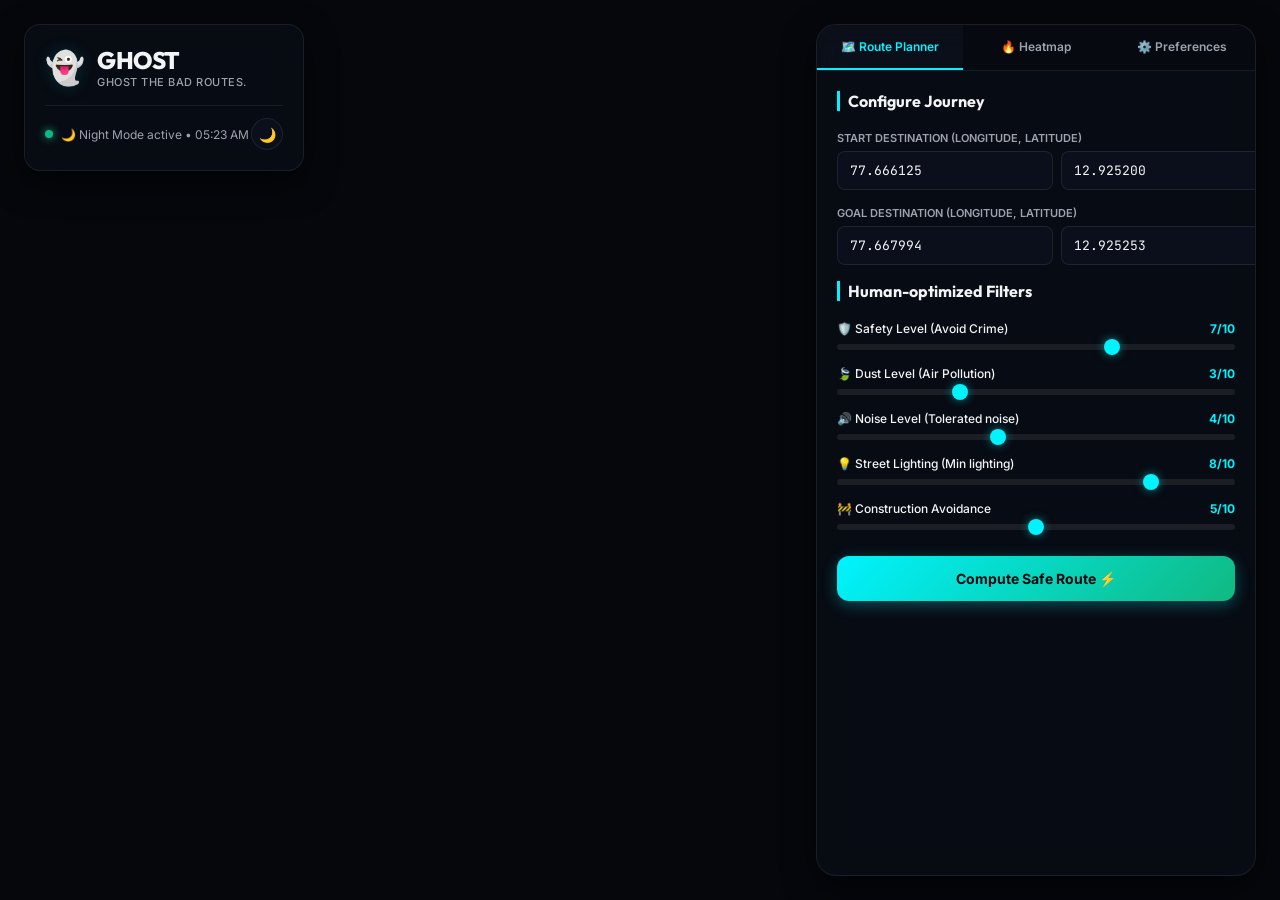
==== static/index.html @ 6d8aa347 "Fix routing visual glitches and optimize configuration with dynamic .env key loading" ====
<!DOCTYPE html>
<html lang="en">
<head>
    <meta charset="UTF-8">
    <meta name="viewport" content="width=device-width, initial-scale=1.0">
    <title>GHOST — Ghost the bad routes</title>
    <!-- Azure Maps Web SDK -->
    <link rel="stylesheet" href="https://atlas.microsoft.com/sdk/javascript/mapcontrol/3/atlas.min.css" type="text/css">
    <script src="https://atlas.microsoft.com/sdk/javascript/mapcontrol/3/atlas.min.js"></script>
    
    <!-- Google Fonts -->
    <link rel="preconnect" href="https://fonts.googleapis.com">
    <link rel="preconnect" href="https://fonts.gstatic.com" crossorigin>
    <link href="https://fonts.googleapis.com/css2?family=Inter:wght@300;400;500;600;700&family=Outfit:wght@400;500;600;700;800&family=JetBrains+Mono:wght@400;500&display=swap" rel="stylesheet">
    
    <!-- CSS Style -->
    <link rel="stylesheet" href="index.css">
</head>
<body class="theme-night">
    <!-- Map Container -->
    <div id="myMap"></div>

    <!-- Main Application UI Overlay -->
    <div class="app-container">
        
        <!-- Left Side Floating Logo & Quick Stats -->
        <div class="brand-panel glass">
            <div class="logo-area">
                <span class="logo-icon">👻</span>
                <div class="logo-text">
                    <h1>GHOST</h1>
                    <p class="tagline">Ghost the bad routes.</p>
                </div>
            </div>
            <div class="quick-status">
                <div class="status-item">
                    <span class="status-dot online"></span>
                    <span id="system-time">Night Mode active</span>
                </div>
                <div class="theme-toggle-btn" id="theme-manual-toggle" title="Toggle theme manually">
                    <span class="theme-icon">🌙</span>
                </div>
            </div>
        </div>

        <!-- Right Side Floating Panel (Arc Browser inspired glassmorphic card) -->
        <div class="control-panel glass">
            <!-- Navigation Tabs -->
            <div class="panel-tabs">
                <button class="tab-btn active" onclick="switchTab('plan')">🗺️ Route Planner</button>
                <button class="tab-btn" onclick="switchTab('heatmap')">🔥 Heatmap</button>
                <button class="tab-btn" onclick="switchTab('settings')">⚙️ Preferences</button>
            </div>

            <!-- Tab Content: Plan Route -->
            <div id="tab-plan" class="tab-content active">
                <div class="section-title">Configure Journey</div>
                
                <div class="input-group">
                    <label>Start Destination (Longitude, Latitude)</label>
                    <div class="coord-inputs">
                        <input type="number" step="0.000001" id="start-lon" value="77.666125" placeholder="Lon">
                        <input type="number" step="0.000001" id="start-lat" value="12.925200" placeholder="Lat">
                        <button class="picker-btn" id="pick-start" title="Pick start on map">📍</button>
                    </div>
                </div>

                <div class="input-group">
                    <label>Goal Destination (Longitude, Latitude)</label>
                    <div class="coord-inputs">
                        <input type="number" step="0.000001" id="end-lon" value="77.667994" placeholder="Lon">
                        <input type="number" step="0.000001" id="end-lat" value="12.925253" placeholder="Lat">
                        <button class="picker-btn" id="pick-end" title="Pick end on map">🎯</button>
                    </div>
                </div>

                <div class="section-title">Human-optimized Filters</div>
                
                <div class="slider-group">
                    <div class="slider-header">
                        <span>🛡️ Safety Level (Avoid Crime)</span>
                        <span class="slider-val" id="val-safety">7/10</span>
                    </div>
                    <input type="range" min="0" max="10" value="7" class="slider" id="pref-safety" oninput="updateVal('safety')">
                </div>

                <div class="slider-group">
                    <div class="slider-header">
                        <span>🍃 Dust Level (Air Pollution)</span>
                        <span class="slider-val" id="val-dust">3/10</span>
                    </div>
                    <input type="range" min="0" max="10" value="3" class="slider" id="pref-dust" oninput="updateVal('dust')">
                </div>

                <div class="slider-group">
                    <div class="slider-header">
                        <span>🔊 Noise Level (Tolerated noise)</span>
                        <span class="slider-val" id="val-noise">4/10</span>
                    </div>
                    <input type="range" min="0" max="10" value="4" class="slider" id="pref-noise" oninput="updateVal('noise')">
                </div>

                <div class="slider-group">
                    <div class="slider-header">
                        <span>💡 Street Lighting (Min lighting)</span>
                        <span class="slider-val" id="val-lighting">8/10</span>
                    </div>
                    <input type="range" min="0" max="10" value="8" class="slider" id="pref-lighting" oninput="updateVal('lighting')">
                </div>

                <div class="slider-group">
                    <div class="slider-header">
                        <span>🚧 Construction Avoidance</span>
                        <span class="slider-val" id="val-construction">5/10</span>
                    </div>
                    <input type="range" min="0" max="10" value="5" class="slider" id="pref-construction" oninput="updateVal('construction')">
                </div>

                <button class="action-btn glow-button" id="find-route-btn" onclick="fetchRoute()">
                    Compute Safe Route ⚡
                </button>
            </div>

            <!-- Tab Content: Heatmap Options -->
            <div id="tab-heatmap" class="tab-content">
                <div class="section-title">Overlay Heatmaps</div>
                <p class="description">Highlight risk profiles across all roads in the segment database. Click any road for raw metrics.</p>

                <div class="heatmap-options">
                    <button class="heatmap-opt active" id="heatmap-none" onclick="setHeatmapMode('none')">🚫 No Heatmap</button>
                    <button class="heatmap-opt" id="heatmap-safety" onclick="setHeatmapMode('safety')">🛡️ Safety Score (Crime levels)</button>
                    <button class="heatmap-opt" id="heatmap-cleanliness" onclick="setHeatmapMode('cleanliness')">🍃 Air Quality (Dust levels)</button>
                    <button class="heatmap-opt" id="heatmap-noise" onclick="setHeatmapMode('noise')">🔊 Acoustic Comfort (Noise)</button>
                    <button class="heatmap-opt" id="heatmap-lighting" onclick="setHeatmapMode('lighting')">💡 Street Lighting (Lux index)</button>
                    <button class="heatmap-opt" id="heatmap-construction" onclick="setHeatmapMode('construction')">🚧 Active Construction Risk</button>
                </div>

                <div class="heatmap-legend" id="heatmap-legend" style="display: none;">
                    <div class="legend-title">Heatmap Scale</div>
                    <div class="legend-bar"></div>
                    <div class="legend-labels">
                        <span id="legend-low">Low risk</span>
                        <span id="legend-high">High risk</span>
                    </div>
                </div>
            </div>

            <!-- Tab Content: User Preferences -->
            <div id="tab-settings" class="tab-content">
                <div class="section-title">Walking Profiles</div>
                
                <div class="profile-card" onclick="applyProfile('grandma')">
                    <div class="profile-name">👵 "Grandma's Advice First"</div>
                    <div class="profile-desc">Ultra-safe, highly lit, low-construction roads. Shortest distance doesn't matter.</div>
                </div>

                <div class="profile-card" onclick="applyProfile('commuter')">
                    <div class="profile-name">🏃‍♂️ "Comfort Commute"</div>
                    <div class="profile-desc">Balanced safety and noise. Rejects heavy construction zones and high dust.</div>
                </div>

                <div class="profile-card" onclick="applyProfile('runner')">
                    <div class="profile-name">🍃 "Clean Air Jogger"</div>
                    <div class="profile-desc">Strictly minimizes dust/air pollution and noise. Prefers residential surfaces.</div>
                </div>

                <div class="section-title">System Settings</div>
                <div class="setting-toggle">
                    <span>🌙 Auto Day/Night Styling</span>
                    <label class="toggle-switch">
                        <input type="checkbox" id="auto-theme-toggle" checked onchange="toggleAutoTheme()">
                        <span class="toggle-slider"></span>
                    </label>
                </div>
            </div>

            <!-- Results Section (Dynamic) -->
            <div class="results-section" id="results-card" style="display: none;">
                <div class="section-title" style="margin-top: 15px;">Route Analysis</div>
                
                <!-- Citymapper Route Cards -->
                <div class="route-cards-container">
                    <div class="route-card active" id="ghost-card">
                        <div class="card-badge">RECOMMENDED (AI)</div>
                        <div class="card-row">
                            <span class="card-title">GHOST Route</span>
                            <span class="card-dist" id="ghost-dist">1.2 km</span>
                        </div>
                        <div class="quality-score-box">
                            <span>Safety Score:</span>
                            <div class="progress-bar-container">
                                <div class="progress-bar green" id="safety-score-bar" style="width: 85%;"></div>
                            </div>
                            <span id="safety-score-txt">8.5/10</span>
                        </div>
                    </div>
                </div>

                <!-- Perplexity-like AI explanation -->
                <div class="ai-reasoning-card">
                    <div class="ai-header">
                        <span class="ai-stars">✨</span>
                        <h3>AI Route Reasoning</h3>
                    </div>
                    <div class="ai-body" id="ai-reasoning-body">
                        Calculating...
                    </div>
                    <div class="highlights-container" id="ai-highlights-body">
                        <!-- Highlights -->
                    </div>
                </div>

                <!-- Grandma's Advice (AI powered comfort advice) -->
                <div class="grandma-card">
                    <div class="grandma-header">
                        <span class="grandma-avatar">👵</span>
                        <div>
                            <h4>Grandma's Advice</h4>
                            <p class="subtitle">Comfort &amp; safety context</p>
                        </div>
                    </div>
                    <div class="grandma-body" id="grandma-advice-text">
                        "Make sure to dress warmly, dear! I picked the path that stays away from construction so you won't trip. Outer Ring Road is nice and bright tonight."
                    </div>
                </div>
            </div>

            <!-- Loading Spinner Overlay inside Side Panel -->
            <div class="loading-overlay" id="loading-overlay">
                <div class="spinner"></div>
                <p>Finding optimal safe pathway...</p>
            </div>
        </div>
    </div>

    <!-- JS Logic -->
    <script src="app.js"></script>
</body>
</html>
---- static/index.css ----
/* GHOST CSS Stylesheet - Glassmorphism, Dual Themes, & Dynamic Layouts */

/* Core Theme Variables */
.theme-night {
    --bg-color: #05070c;
    --panel-bg: rgba(10, 14, 23, 0.65);
    --card-bg: rgba(17, 24, 39, 0.45);
    --border: rgba(255, 255, 255, 0.08);
    --border-hover: rgba(0, 243, 255, 0.3);
    --text: #f3f4f6;
    --text-muted: #9ca3af;
    --accent: #00f3ff;
    --accent-rgb: 0, 243, 255;
    --accent-glow: rgba(0, 243, 255, 0.15);
    --emerald: #10b981;
    --emerald-rgb: 16, 185, 129;
    --emerald-glow: rgba(16, 185, 129, 0.15);
    --warning: #f59e0b;
    --shadow: rgba(0, 0, 0, 0.6);
    --map-style: "microsoft.maps.road.night";
}

.theme-day {
    --bg-color: #f1f5f9;
    --panel-bg: rgba(255, 255, 255, 0.85);
    --card-bg: rgba(248, 250, 252, 0.9);
    --border: rgba(15, 23, 42, 0.08);
    --border-hover: rgba(2, 132, 199, 0.3);
    --text: #0f172a;
    --text-muted: #64748b;
    --accent: #0284c7;
    --accent-rgb: 2, 132, 199;
    --accent-glow: rgba(2, 132, 199, 0.1);
    --emerald: #059669;
    --emerald-rgb: 5, 150, 105;
    --emerald-glow: rgba(5, 150, 105, 0.1);
    --warning: #d97706;
    --shadow: rgba(0, 0, 0, 0.08);
    --map-style: "microsoft.maps.road";
}

/* Base Styles */
* {
    box-sizing: border-box;
    margin: 0;
    padding: 0;
    font-family: 'Inter', -apple-system, sans-serif;
    transition: background-color 0.4s ease, border-color 0.4s ease, color 0.4s ease;
}

body, html {
    width: 100%;
    height: 100%;
    overflow: hidden;
    background-color: var(--bg-color);
}

/* Azure Map container - full viewport background */
#myMap {
    position: absolute;
    top: 0;
    left: 0;
    width: 100%;
    height: 100%;
    z-index: 1;
}

/* Floating App Container overlay */
.app-container {
    position: absolute;
    top: 0;
    left: 0;
    width: 100%;
    height: 100%;
    z-index: 10;
    pointer-events: none; /* Let clicks pass to map underneath */
    display: flex;
    justify-content: space-between;
    padding: 24px;
}

/* Glassmorphism utility */
.glass {
    backdrop-filter: blur(16px);
    -webkit-backdrop-filter: blur(16px);
    background: var(--panel-bg);
    border: 1px solid var(--border);
    box-shadow: 0 12px 32px var(--shadow);
    pointer-events: auto; /* Enable interaction for panels */
}

/* Left Brand Panel */
.brand-panel {
    align-self: flex-start;
    display: flex;
    flex-direction: column;
    gap: 16px;
    padding: 20px;
    border-radius: 16px;
    width: 280px;
    animation: slideInLeft 0.5s cubic-bezier(0.16, 1, 0.3, 1) forwards;
}

.logo-area {
    display: flex;
    align-items: center;
    gap: 12px;
}

.logo-icon {
    font-size: 32px;
    filter: drop-shadow(0 0 8px var(--accent-glow));
    animation: floatGhost 3s ease-in-out infinite;
}

.logo-text h1 {
    font-family: 'Outfit', sans-serif;
    font-size: 24px;
    font-weight: 800;
    letter-spacing: -0.5px;
    color: var(--text);
}

.logo-text .tagline {
    font-size: 11px;
    color: var(--text-muted);
    font-weight: 500;
    letter-spacing: 0.5px;
    text-transform: uppercase;
}

.quick-status {
    display: flex;
    justify-content: space-between;
    align-items: center;
    border-top: 1px solid var(--border);
    padding-top: 12px;
}

.status-item {
    display: flex;
    align-items: center;
    gap: 8px;
    font-size: 12px;
    color: var(--text-muted);
}

.status-dot {
    width: 8px;
    height: 8px;
    border-radius: 50%;
}

.status-dot.online {
    background-color: var(--emerald);
    box-shadow: 0 0 8px var(--emerald);
}

.theme-toggle-btn {
    width: 32px;
    height: 32px;
    border-radius: 50%;
    border: 1px solid var(--border);
    background: var(--card-bg);
    display: flex;
    align-items: center;
    justify-content: center;
    cursor: pointer;
    font-size: 14px;
}

.theme-toggle-btn:hover {
    border-color: var(--accent);
    transform: scale(1.05);
}

/* Right Side Arc-inspired Panel */
.control-panel {
    width: 440px;
    height: calc(100vh - 48px);
    border-radius: 20px;
    display: flex;
    flex-direction: column;
    overflow: hidden;
    position: relative;
    animation: slideInRight 0.5s cubic-bezier(0.16, 1, 0.3, 1) forwards;
}

/* Navigation Tabs */
.panel-tabs {
    display: flex;
    border-bottom: 1px solid var(--border);
    background: rgba(0, 0, 0, 0.15);
}

.tab-btn {
    flex: 1;
    background: none;
    border: none;
    outline: none;
    padding: 14px 8px;
    color: var(--text-muted);
    font-weight: 600;
    font-size: 12px;
    cursor: pointer;
    text-align: center;
    border-bottom: 2px solid transparent;
}

.tab-btn:hover {
    color: var(--text);
}

.tab-btn.active {
    color: var(--accent);
    border-bottom-color: var(--accent);
    background: var(--card-bg);
}

/* Tab Content Window */
.tab-content {
    display: none;
    flex-direction: column;
    padding: 20px;
    overflow-y: auto;
    flex: 1;
    gap: 16px;
}

.tab-content.active {
    display: flex;
}

/* Section titles */
.section-title {
    font-family: 'Outfit', sans-serif;
    font-size: 16px;
    font-weight: 700;
    color: var(--text);
    margin-bottom: 4px;
    border-left: 3px solid var(--accent);
    padding-left: 8px;
}

.description {
    font-size: 12px;
    color: var(--text-muted);
    line-height: 1.5;
}

/* Coordinate Inputs */
.input-group {
    display: flex;
    flex-direction: column;
    gap: 6px;
}

.input-group label {
    font-size: 11px;
    font-weight: 600;
    color: var(--text-muted);
    text-transform: uppercase;
}

.coord-inputs {
    display: flex;
    gap: 8px;
}

.coord-inputs input {
    flex: 1;
    background: var(--card-bg);
    border: 1px solid var(--border);
    border-radius: 8px;
    padding: 10px 12px;
    color: var(--text);
    font-size: 13px;
    outline: none;
    font-family: 'JetBrains Mono', monospace;
}

.coord-inputs input:focus {
    border-color: var(--accent);
}

.picker-btn {
    width: 40px;
    background: var(--card-bg);
    border: 1px solid var(--border);
    border-radius: 8px;
    color: var(--text);
    cursor: pointer;
    display: flex;
    align-items: center;
    justify-content: center;
    font-size: 16px;
}

.picker-btn:hover {
    border-color: var(--accent);
    background: rgba(var(--accent-rgb), 0.1);
}

.picker-btn.active {
    border-color: var(--emerald);
    background: rgba(var(--emerald-rgb), 0.15);
    box-shadow: 0 0 10px rgba(var(--emerald-rgb), 0.2);
}

/* Sliders */
.slider-group {
    display: flex;
    flex-direction: column;
    gap: 8px;
}

.slider-header {
    display: flex;
    justify-content: space-between;
    font-size: 12px;
    font-weight: 500;
    color: var(--text);
}

.slider-val {
    font-weight: 700;
    color: var(--accent);
}

.slider {
    -webkit-appearance: none;
    width: 100%;
    height: 6px;
    border-radius: 3px;
    background: var(--border);
    outline: none;
}

.slider::-webkit-slider-thumb {
    -webkit-appearance: none;
    appearance: none;
    width: 16px;
    height: 16px;
    border-radius: 50%;
    background: var(--accent);
    cursor: pointer;
    box-shadow: 0 0 10px rgba(var(--accent-rgb), 0.5);
}

/* Core Action Button */
.action-btn {
    background: linear-gradient(135deg, var(--accent), var(--emerald));
    color: #05070c;
    border: none;
    border-radius: 12px;
    padding: 14px;
    font-weight: 700;
    font-size: 14px;
    cursor: pointer;
    margin-top: 10px;
    box-shadow: 0 4px 15px rgba(var(--accent-rgb), 0.3);
}

.action-btn:hover {
    opacity: 0.95;
    transform: translateY(-1px);
}

/* Profile cards (settings) */
.profile-card {
    background: var(--card-bg);
    border: 1px solid var(--border);
    border-radius: 12px;
    padding: 14px;
    cursor: pointer;
}

.profile-card:hover {
    border-color: var(--accent);
    box-shadow: 0 4px 12px var(--shadow);
}

.profile-name {
    font-weight: 600;
    font-size: 13px;
    color: var(--text);
    margin-bottom: 4px;
}

.profile-desc {
    font-size: 11px;
    color: var(--text-muted);
    line-height: 1.4;
}

/* Toggles */
.setting-toggle {
    display: flex;
    justify-content: space-between;
    align-items: center;
    font-size: 13px;
    color: var(--text);
}

.toggle-switch {
    position: relative;
    display: inline-block;
    width: 44px;
    height: 24px;
}

.toggle-switch input {
    opacity: 0;
    width: 0;
    height: 0;
}

.toggle-slider {
    position: absolute;
    cursor: pointer;
    top: 0;
    left: 0;
    right: 0;
    bottom: 0;
    background-color: var(--border);
    border-radius: 24px;
}

.toggle-slider:before {
    position: absolute;
    content: "";
    height: 18px;
    width: 18px;
    left: 3px;
    bottom: 3px;
    background-color: white;
    border-radius: 50%;
}

input:checked + .toggle-slider {
    background-color: var(--emerald);
}

input:checked + .toggle-slider:before {
    transform: translateX(20px);
}

/* Heatmap options */
.heatmap-options {
    display: flex;
    flex-direction: column;
    gap: 8px;
}

.heatmap-opt {
    background: var(--card-bg);
    border: 1px solid var(--border);
    border-radius: 10px;
    padding: 12px;
    color: var(--text);
    cursor: pointer;
    font-weight: 500;
    font-size: 12px;
    text-align: left;
}

.heatmap-opt:hover {
    border-color: var(--accent);
}

.heatmap-opt.active {
    border-color: var(--accent);
    background: rgba(var(--accent-rgb), 0.1);
    box-shadow: 0 0 10px rgba(var(--accent-rgb), 0.2);
}

/* Heatmap Legend */
.heatmap-legend {
    background: var(--card-bg);
    border: 1px solid var(--border);
    border-radius: 8px;
    padding: 12px;
    margin-top: 10px;
}

.legend-title {
    font-size: 11px;
    font-weight: 600;
    color: var(--text-muted);
    margin-bottom: 6px;
    text-transform: uppercase;
}

.legend-bar {
    height: 10px;
    border-radius: 5px;
    background: linear-gradient(to right, #10b981, #f59e0b, #ef4444); /* Green to yellow to red */
    margin-bottom: 6px;
}

.legend-labels {
    display: flex;
    justify-content: space-between;
    font-size: 10px;
    color: var(--text-muted);
}

/* Results Window */
.results-section {
    display: flex;
    flex-direction: column;
    gap: 12px;
    padding: 0 20px 20px 20px;
    overflow-y: auto;
    border-top: 1px solid var(--border);
    background: rgba(0, 0, 0, 0.1);
}

/* Citymapper Cards */
.route-cards-container {
    display: flex;
    flex-direction: column;
    gap: 8px;
}

.route-card {
    background: var(--card-bg);
    border: 1px solid var(--border);
    border-radius: 12px;
    padding: 14px;
    position: relative;
    cursor: pointer;
}

.route-card.active {
    border-color: var(--emerald);
    background: rgba(var(--emerald-rgb), 0.05);
}

.card-badge {
    position: absolute;
    top: -8px;
    right: 12px;
    background: linear-gradient(135deg, var(--emerald), #047857);
    color: white;
    font-size: 9px;
    font-weight: 700;
    padding: 2px 8px;
    border-radius: 8px;
    letter-spacing: 0.5px;
}

.card-row {
    display: flex;
    justify-content: space-between;
    align-items: center;
    margin-bottom: 8px;
}

.card-title {
    font-weight: 700;
    font-size: 13px;
    color: var(--text);
}

.card-dist {
    font-weight: 700;
    font-size: 13px;
    color: var(--accent);
}

.quality-score-box {
    display: flex;
    align-items: center;
    gap: 8px;
    font-size: 11px;
    color: var(--text-muted);
}

.progress-bar-container {
    flex: 1;
    height: 6px;
    background: var(--border);
    border-radius: 3px;
    overflow: hidden;
}

.progress-bar {
    height: 100%;
    border-radius: 3px;
}

.progress-bar.green {
    background-color: var(--emerald);
}

/* Perplexity Reasoning Card */
.ai-reasoning-card {
    background: var(--card-bg);
    border: 1px solid var(--border);
    border-radius: 12px;
    padding: 14px;
}

.ai-header {
    display: flex;
    align-items: center;
    gap: 6px;
    margin-bottom: 8px;
}

.ai-stars {
    color: var(--accent);
    filter: drop-shadow(0 0 4px var(--accent));
}

.ai-header h3 {
    font-family: 'Outfit', sans-serif;
    font-size: 13px;
    font-weight: 700;
    color: var(--text);
}

.ai-body {
    font-size: 12px;
    color: var(--text);
    line-height: 1.5;
}

.ai-body strong {
    color: var(--accent);
}

.highlights-container {
    margin-top: 10px;
    border-top: 1px dashed var(--border);
    padding-top: 8px;
    display: flex;
    flex-direction: column;
    gap: 4px;
}

.highlight-item {
    font-size: 11px;
    color: var(--text-muted);
}

/* Grandma Card ("AI advice powered by Grandma") */
.grandma-card {
    background: linear-gradient(135deg, rgba(245, 158, 11, 0.08), rgba(239, 68, 68, 0.05));
    border: 1px solid rgba(245, 158, 11, 0.25);
    border-radius: 12px;
    padding: 14px;
}

.grandma-header {
    display: flex;
    align-items: center;
    gap: 10px;
    margin-bottom: 8px;
}

.grandma-avatar {
    font-size: 24px;
}

.grandma-header h4 {
    font-family: 'Outfit', sans-serif;
    font-size: 12px;
    font-weight: 700;
    color: var(--text);
}

.grandma-header .subtitle {
    font-size: 9px;
    color: var(--warning);
    text-transform: uppercase;
    font-weight: 600;
    letter-spacing: 0.5px;
}

.grandma-body {
    font-size: 12px;
    line-height: 1.4;
    color: var(--text);
    font-style: italic;
}

/* Loading Overlay */
.loading-overlay {
    position: absolute;
    top: 0;
    left: 0;
    width: 100%;
    height: 100%;
    background: rgba(11, 15, 25, 0.85);
    backdrop-filter: blur(8px);
    display: none;
    flex-direction: column;
    align-items: center;
    justify-content: center;
    gap: 12px;
    color: var(--text);
    z-index: 100;
}

.spinner {
    width: 40px;
    height: 40px;
    border: 3px solid rgba(255, 255, 255, 0.1);
    border-radius: 50%;
    border-top-color: var(--accent);
    animation: spin 1s linear infinite;
}

/* Animations */
@keyframes spin {
    to { transform: rotate(360deg); }
}

@keyframes slideInLeft {
    from {
        opacity: 0;
        transform: translateX(-40px);
    }
    to {
        opacity: 1;
        transform: translateX(0);
    }
}

@keyframes slideInRight {
    from {
        opacity: 0;
        transform: translateX(40px);
    }
    to {
        opacity: 1;
        transform: translateX(0);
    }
}

@keyframes floatGhost {
    0% { transform: translateY(0px); }
    50% { transform: translateY(-6px); }
    100% { transform: translateY(0px); }
}

/* Custom Scrollbar for side panel */
::-webkit-scrollbar {
    width: 6px;
}

::-webkit-scrollbar-track {
    background: transparent;
}

::-webkit-scrollbar-thumb {
    background: var(--border);
    border-radius: 3px;
}

::-webkit-scrollbar-thumb:hover {
    background: var(--text-muted);
}
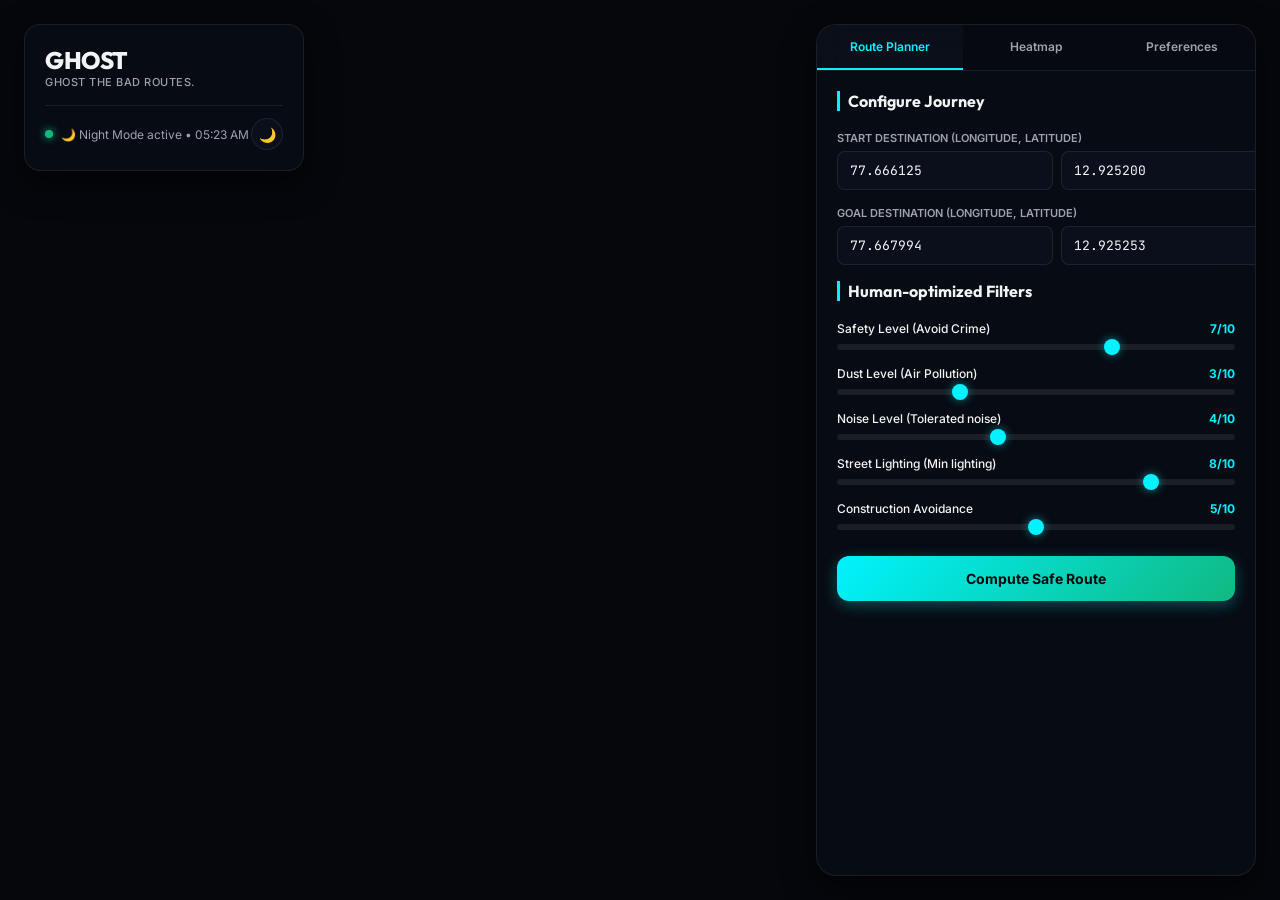
==== commit 9baec559: "Remove non-essential emojis from user interface" ====
--- a/static/index.html
+++ b/static/index.html
@@ -26,7 +26,6 @@
         <!-- Left Side Floating Logo & Quick Stats -->
         <div class="brand-panel glass">
             <div class="logo-area">
-                <span class="logo-icon">👻</span>
                 <div class="logo-text">
                     <h1>GHOST</h1>
                     <p class="tagline">Ghost the bad routes.</p>
@@ -47,9 +46,9 @@
         <div class="control-panel glass">
             <!-- Navigation Tabs -->
             <div class="panel-tabs">
-                <button class="tab-btn active" onclick="switchTab('plan')">🗺️ Route Planner</button>
-                <button class="tab-btn" onclick="switchTab('heatmap')">🔥 Heatmap</button>
-                <button class="tab-btn" onclick="switchTab('settings')">⚙️ Preferences</button>
+                <button class="tab-btn active" onclick="switchTab('plan')">Route Planner</button>
+                <button class="tab-btn" onclick="switchTab('heatmap')">Heatmap</button>
+                <button class="tab-btn" onclick="switchTab('settings')">Preferences</button>
             </div>
 
             <!-- Tab Content: Plan Route -->
@@ -61,7 +60,7 @@
                     <div class="coord-inputs">
                         <input type="number" step="0.000001" id="start-lon" value="77.666125" placeholder="Lon">
                         <input type="number" step="0.000001" id="start-lat" value="12.925200" placeholder="Lat">
-                        <button class="picker-btn" id="pick-start" title="Pick start on map">📍</button>
+                        <button class="picker-btn" id="pick-start" title="Pick start on map">A</button>
                     </div>
                 </div>
 
@@ -70,7 +69,7 @@
                     <div class="coord-inputs">
                         <input type="number" step="0.000001" id="end-lon" value="77.667994" placeholder="Lon">
                         <input type="number" step="0.000001" id="end-lat" value="12.925253" placeholder="Lat">
-                        <button class="picker-btn" id="pick-end" title="Pick end on map">🎯</button>
+                        <button class="picker-btn" id="pick-end" title="Pick end on map">B</button>
                     </div>
                 </div>
 
@@ -78,7 +77,7 @@
                 
                 <div class="slider-group">
                     <div class="slider-header">
-                        <span>🛡️ Safety Level (Avoid Crime)</span>
+                        <span>Safety Level (Avoid Crime)</span>
                         <span class="slider-val" id="val-safety">7/10</span>
                     </div>
                     <input type="range" min="0" max="10" value="7" class="slider" id="pref-safety" oninput="updateVal('safety')">
@@ -86,7 +85,7 @@
 
                 <div class="slider-group">
                     <div class="slider-header">
-                        <span>🍃 Dust Level (Air Pollution)</span>
+                        <span>Dust Level (Air Pollution)</span>
                         <span class="slider-val" id="val-dust">3/10</span>
                     </div>
                     <input type="range" min="0" max="10" value="3" class="slider" id="pref-dust" oninput="updateVal('dust')">
@@ -94,7 +93,7 @@
 
                 <div class="slider-group">
                     <div class="slider-header">
-                        <span>🔊 Noise Level (Tolerated noise)</span>
+                        <span>Noise Level (Tolerated noise)</span>
                         <span class="slider-val" id="val-noise">4/10</span>
                     </div>
                     <input type="range" min="0" max="10" value="4" class="slider" id="pref-noise" oninput="updateVal('noise')">
@@ -102,7 +101,7 @@
 
                 <div class="slider-group">
                     <div class="slider-header">
-                        <span>💡 Street Lighting (Min lighting)</span>
+                        <span>Street Lighting (Min lighting)</span>
                         <span class="slider-val" id="val-lighting">8/10</span>
                     </div>
                     <input type="range" min="0" max="10" value="8" class="slider" id="pref-lighting" oninput="updateVal('lighting')">
@@ -110,14 +109,14 @@
 
                 <div class="slider-group">
                     <div class="slider-header">
-                        <span>🚧 Construction Avoidance</span>
+                        <span>Construction Avoidance</span>
                         <span class="slider-val" id="val-construction">5/10</span>
                     </div>
                     <input type="range" min="0" max="10" value="5" class="slider" id="pref-construction" oninput="updateVal('construction')">
                 </div>
 
                 <button class="action-btn glow-button" id="find-route-btn" onclick="fetchRoute()">
-                    Compute Safe Route ⚡
+                    Compute Safe Route
                 </button>
             </div>
 
@@ -127,12 +126,12 @@
                 <p class="description">Highlight risk profiles across all roads in the segment database. Click any road for raw metrics.</p>
 
                 <div class="heatmap-options">
-                    <button class="heatmap-opt active" id="heatmap-none" onclick="setHeatmapMode('none')">🚫 No Heatmap</button>
-                    <button class="heatmap-opt" id="heatmap-safety" onclick="setHeatmapMode('safety')">🛡️ Safety Score (Crime levels)</button>
-                    <button class="heatmap-opt" id="heatmap-cleanliness" onclick="setHeatmapMode('cleanliness')">🍃 Air Quality (Dust levels)</button>
-                    <button class="heatmap-opt" id="heatmap-noise" onclick="setHeatmapMode('noise')">🔊 Acoustic Comfort (Noise)</button>
-                    <button class="heatmap-opt" id="heatmap-lighting" onclick="setHeatmapMode('lighting')">💡 Street Lighting (Lux index)</button>
-                    <button class="heatmap-opt" id="heatmap-construction" onclick="setHeatmapMode('construction')">🚧 Active Construction Risk</button>
+                    <button class="heatmap-opt active" id="heatmap-none" onclick="setHeatmapMode('none')">No Heatmap</button>
+                    <button class="heatmap-opt" id="heatmap-safety" onclick="setHeatmapMode('safety')">Safety Score (Crime levels)</button>
+                    <button class="heatmap-opt" id="heatmap-cleanliness" onclick="setHeatmapMode('cleanliness')">Air Quality (Dust levels)</button>
+                    <button class="heatmap-opt" id="heatmap-noise" onclick="setHeatmapMode('noise')">Acoustic Comfort (Noise)</button>
+                    <button class="heatmap-opt" id="heatmap-lighting" onclick="setHeatmapMode('lighting')">Street Lighting (Lux index)</button>
+                    <button class="heatmap-opt" id="heatmap-construction" onclick="setHeatmapMode('construction')">Active Construction Risk</button>
                 </div>
 
                 <div class="heatmap-legend" id="heatmap-legend" style="display: none;">
@@ -199,7 +198,6 @@
                 <!-- Perplexity-like AI explanation -->
                 <div class="ai-reasoning-card">
                     <div class="ai-header">
-                        <span class="ai-stars">✨</span>
                         <h3>AI Route Reasoning</h3>
                     </div>
                     <div class="ai-body" id="ai-reasoning-body">
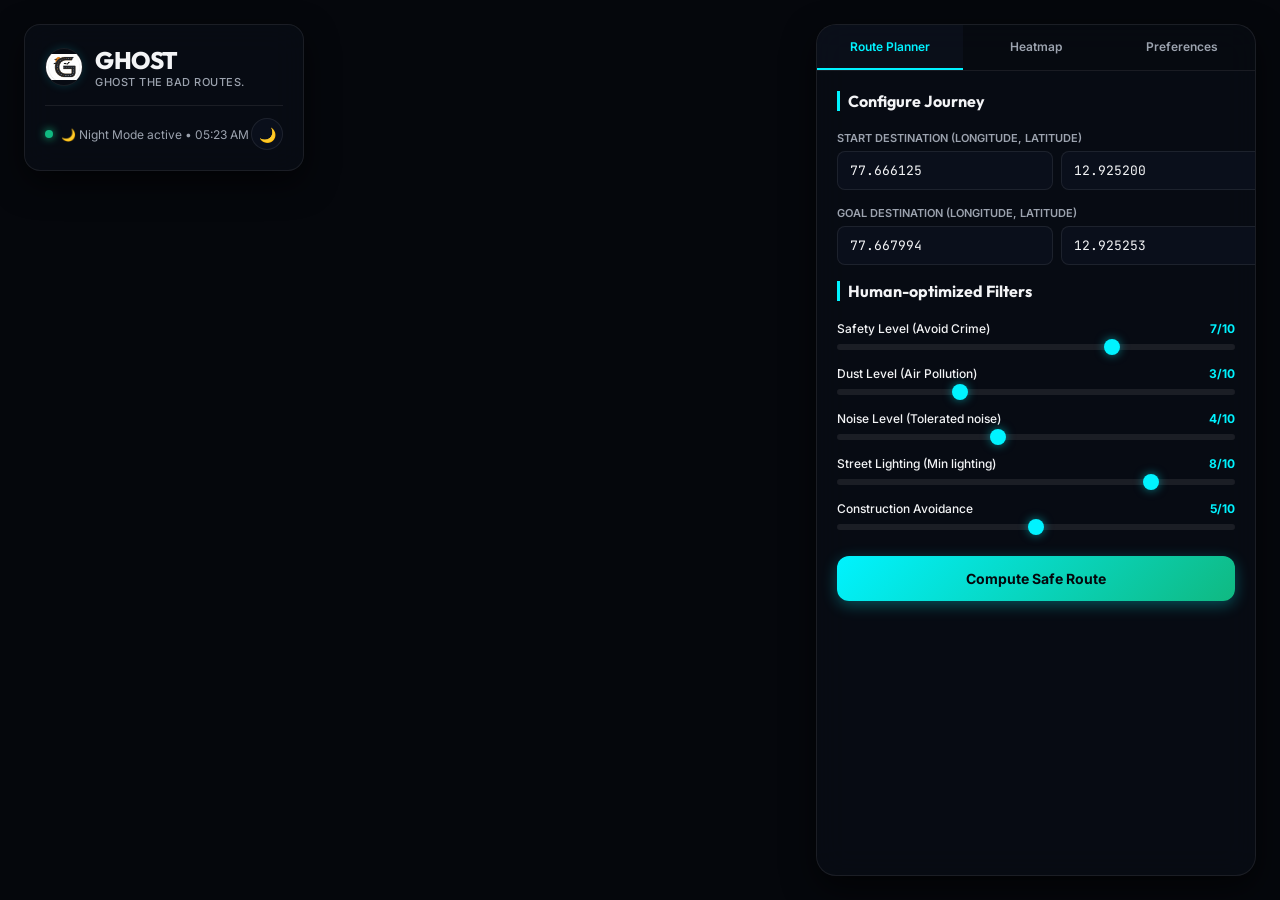
==== commit 73f13289: "Integrate GHOST logo image into brand panel" ====
--- a/static/index.html
+++ b/static/index.html
@@ -26,6 +26,7 @@
         <!-- Left Side Floating Logo & Quick Stats -->
         <div class="brand-panel glass">
             <div class="logo-area">
+                <img src="logo.png" alt="GHOST Logo" class="brand-logo-img">
                 <div class="logo-text">
                     <h1>GHOST</h1>
                     <p class="tagline">Ghost the bad routes.</p>
--- a/static/index.css
+++ b/static/index.css
@@ -107,10 +107,13 @@
     gap: 12px;
 }
 
-.logo-icon {
-    font-size: 32px;
-    filter: drop-shadow(0 0 8px var(--accent-glow));
-    animation: floatGhost 3s ease-in-out infinite;
+.brand-logo-img {
+    width: 38px;
+    height: 38px;
+    object-fit: contain;
+    border-radius: 50%;
+    border: 1px solid var(--border);
+    box-shadow: 0 0 10px rgba(0, 243, 255, 0.15);
 }
 
 .logo-text h1 {
